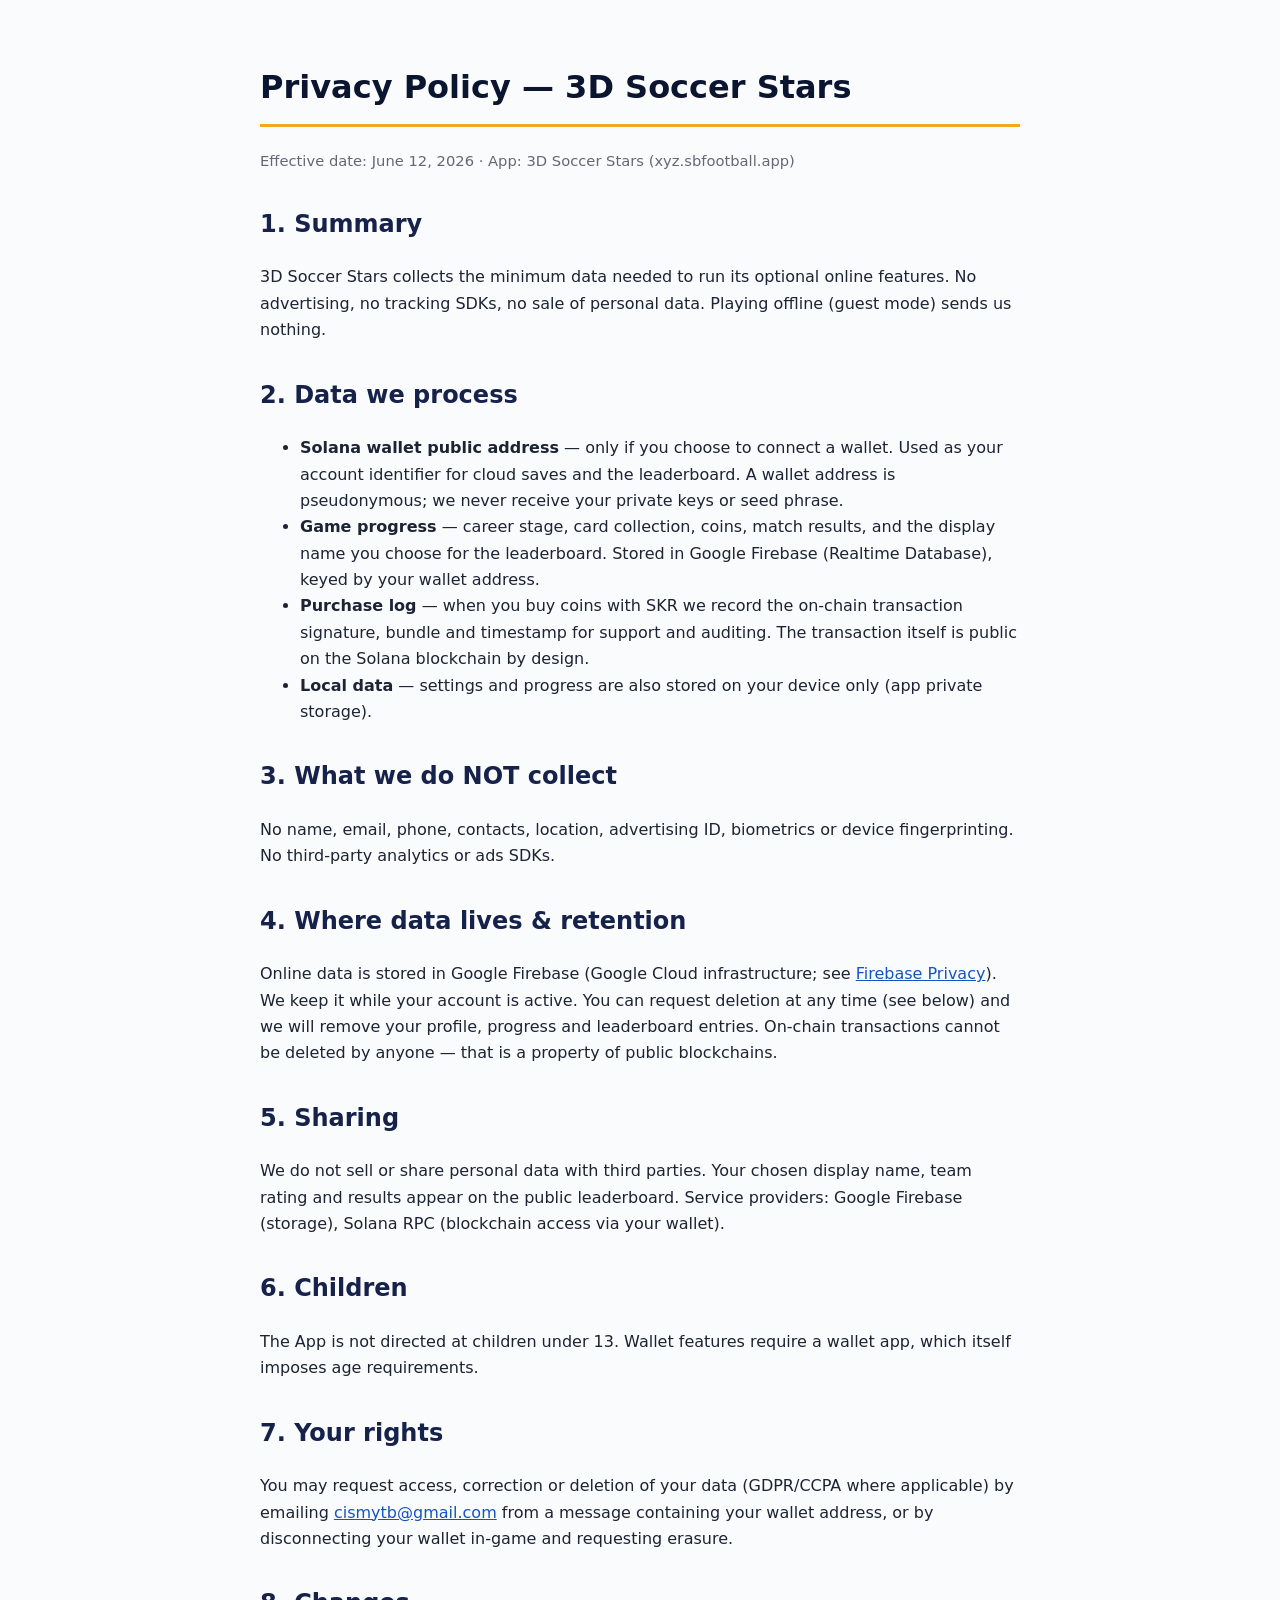
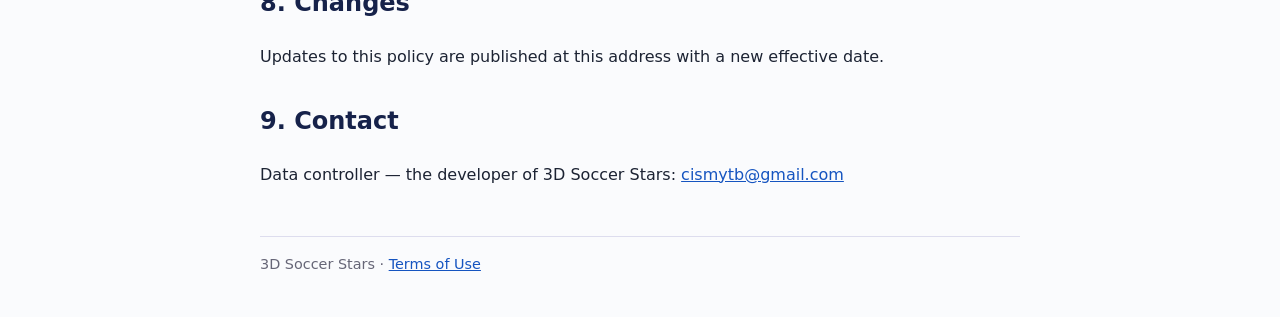
==== privacy.html @ a30ff18f "Terms of Use + Privacy Policy for 3D Soccer Stars" ====
<!DOCTYPE html><html lang="en"><head><meta charset="utf-8"><meta name="viewport" content="width=device-width,initial-scale=1"><title>Privacy Policy — 3D Soccer Stars</title><link rel="stylesheet" href="_style.css"></head><body>
<h1>Privacy Policy — 3D Soccer Stars</h1>
<p class="meta">Effective date: June 12, 2026 · App: 3D Soccer Stars (xyz.sbfootball.app)</p>

<h2>1. Summary</h2>
<p>3D Soccer Stars collects the minimum data needed to run its optional online features. No advertising, no tracking SDKs, no sale of personal data. Playing offline (guest mode) sends us nothing.</p>

<h2>2. Data we process</h2>
<ul>
<li><strong>Solana wallet public address</strong> — only if you choose to connect a wallet. Used as your account identifier for cloud saves and the leaderboard. A wallet address is pseudonymous; we never receive your private keys or seed phrase.</li>
<li><strong>Game progress</strong> — career stage, card collection, coins, match results, and the display name you choose for the leaderboard. Stored in Google Firebase (Realtime Database), keyed by your wallet address.</li>
<li><strong>Purchase log</strong> — when you buy coins with SKR we record the on-chain transaction signature, bundle and timestamp for support and auditing. The transaction itself is public on the Solana blockchain by design.</li>
<li><strong>Local data</strong> — settings and progress are also stored on your device only (app private storage).</li>
</ul>

<h2>3. What we do NOT collect</h2>
<p>No name, email, phone, contacts, location, advertising ID, biometrics or device fingerprinting. No third-party analytics or ads SDKs.</p>

<h2>4. Where data lives & retention</h2>
<p>Online data is stored in Google Firebase (Google Cloud infrastructure; see <a href="https://firebase.google.com/support/privacy">Firebase Privacy</a>). We keep it while your account is active. You can request deletion at any time (see below) and we will remove your profile, progress and leaderboard entries. On-chain transactions cannot be deleted by anyone — that is a property of public blockchains.</p>

<h2>5. Sharing</h2>
<p>We do not sell or share personal data with third parties. Your chosen display name, team rating and results appear on the public leaderboard. Service providers: Google Firebase (storage), Solana RPC (blockchain access via your wallet).</p>

<h2>6. Children</h2>
<p>The App is not directed at children under 13. Wallet features require a wallet app, which itself imposes age requirements.</p>

<h2>7. Your rights</h2>
<p>You may request access, correction or deletion of your data (GDPR/CCPA where applicable) by emailing <a href="mailto:cismytb@gmail.com">cismytb@gmail.com</a> from a message containing your wallet address, or by disconnecting your wallet in-game and requesting erasure.</p>

<h2>8. Changes</h2>
<p>Updates to this policy are published at this address with a new effective date.</p>

<h2>9. Contact</h2>
<p>Data controller — the developer of 3D Soccer Stars: <a href="mailto:cismytb@gmail.com">cismytb@gmail.com</a></p>
<footer>3D Soccer Stars · <a href="terms.html">Terms of Use</a></footer>
</body></html>
---- _style.css ----
body{font-family:system-ui,-apple-system,sans-serif;max-width:760px;margin:0 auto;padding:40px 24px;color:#1c2333;line-height:1.65;background:#fafbfd}
h1{color:#0b1530;border-bottom:3px solid #f5a623;padding-bottom:10px}
h2{color:#16224a;margin-top:32px}
.meta{color:#667;font-size:.92em}
a{color:#1554c0}
footer{margin-top:48px;padding-top:16px;border-top:1px solid #dde;color:#667;font-size:.9em}
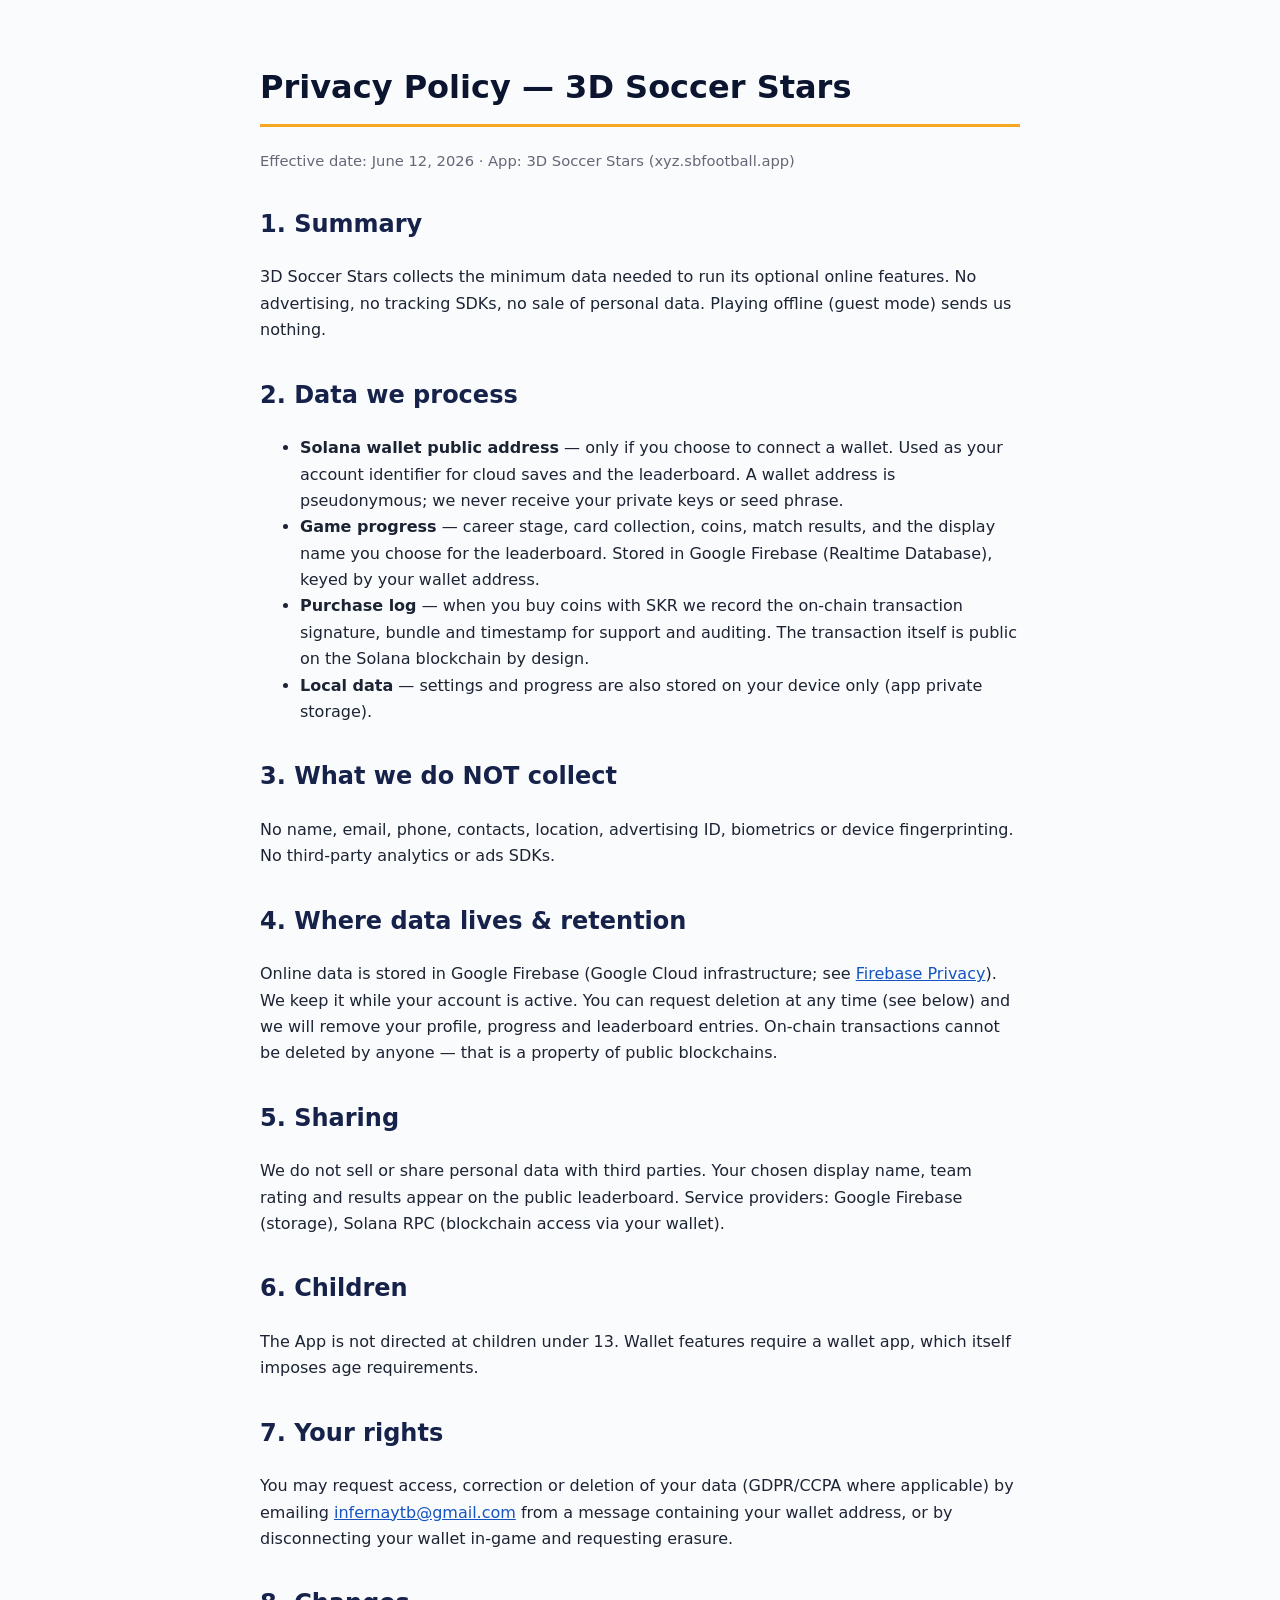
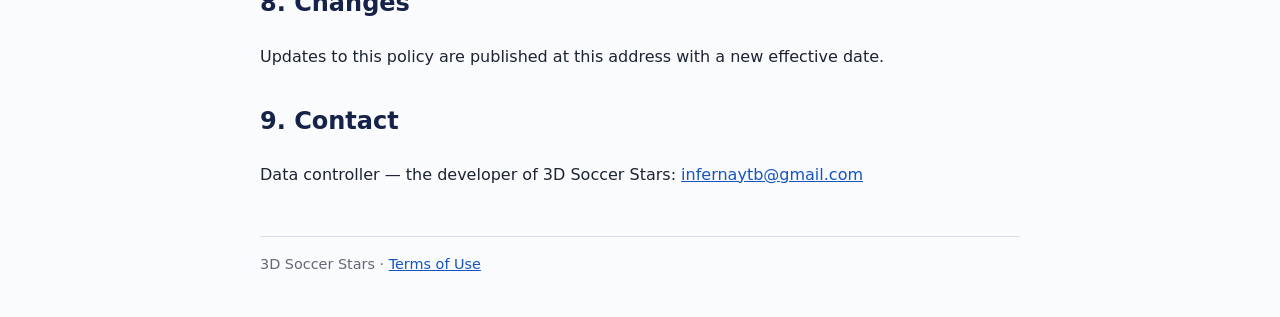
==== commit efee86b0: "Contact email → infernaytb@gmail.com" ====
--- a/privacy.html
+++ b/privacy.html
@@ -26,12 +26,12 @@
 <p>The App is not directed at children under 13. Wallet features require a wallet app, which itself imposes age requirements.</p>
 
 <h2>7. Your rights</h2>
-<p>You may request access, correction or deletion of your data (GDPR/CCPA where applicable) by emailing <a href="mailto:cismytb@gmail.com">cismytb@gmail.com</a> from a message containing your wallet address, or by disconnecting your wallet in-game and requesting erasure.</p>
+<p>You may request access, correction or deletion of your data (GDPR/CCPA where applicable) by emailing <a href="mailto:infernaytb@gmail.com">infernaytb@gmail.com</a> from a message containing your wallet address, or by disconnecting your wallet in-game and requesting erasure.</p>
 
 <h2>8. Changes</h2>
 <p>Updates to this policy are published at this address with a new effective date.</p>
 
 <h2>9. Contact</h2>
-<p>Data controller — the developer of 3D Soccer Stars: <a href="mailto:cismytb@gmail.com">cismytb@gmail.com</a></p>
+<p>Data controller — the developer of 3D Soccer Stars: <a href="mailto:infernaytb@gmail.com">infernaytb@gmail.com</a></p>
 <footer>3D Soccer Stars · <a href="terms.html">Terms of Use</a></footer>
 </body></html>
